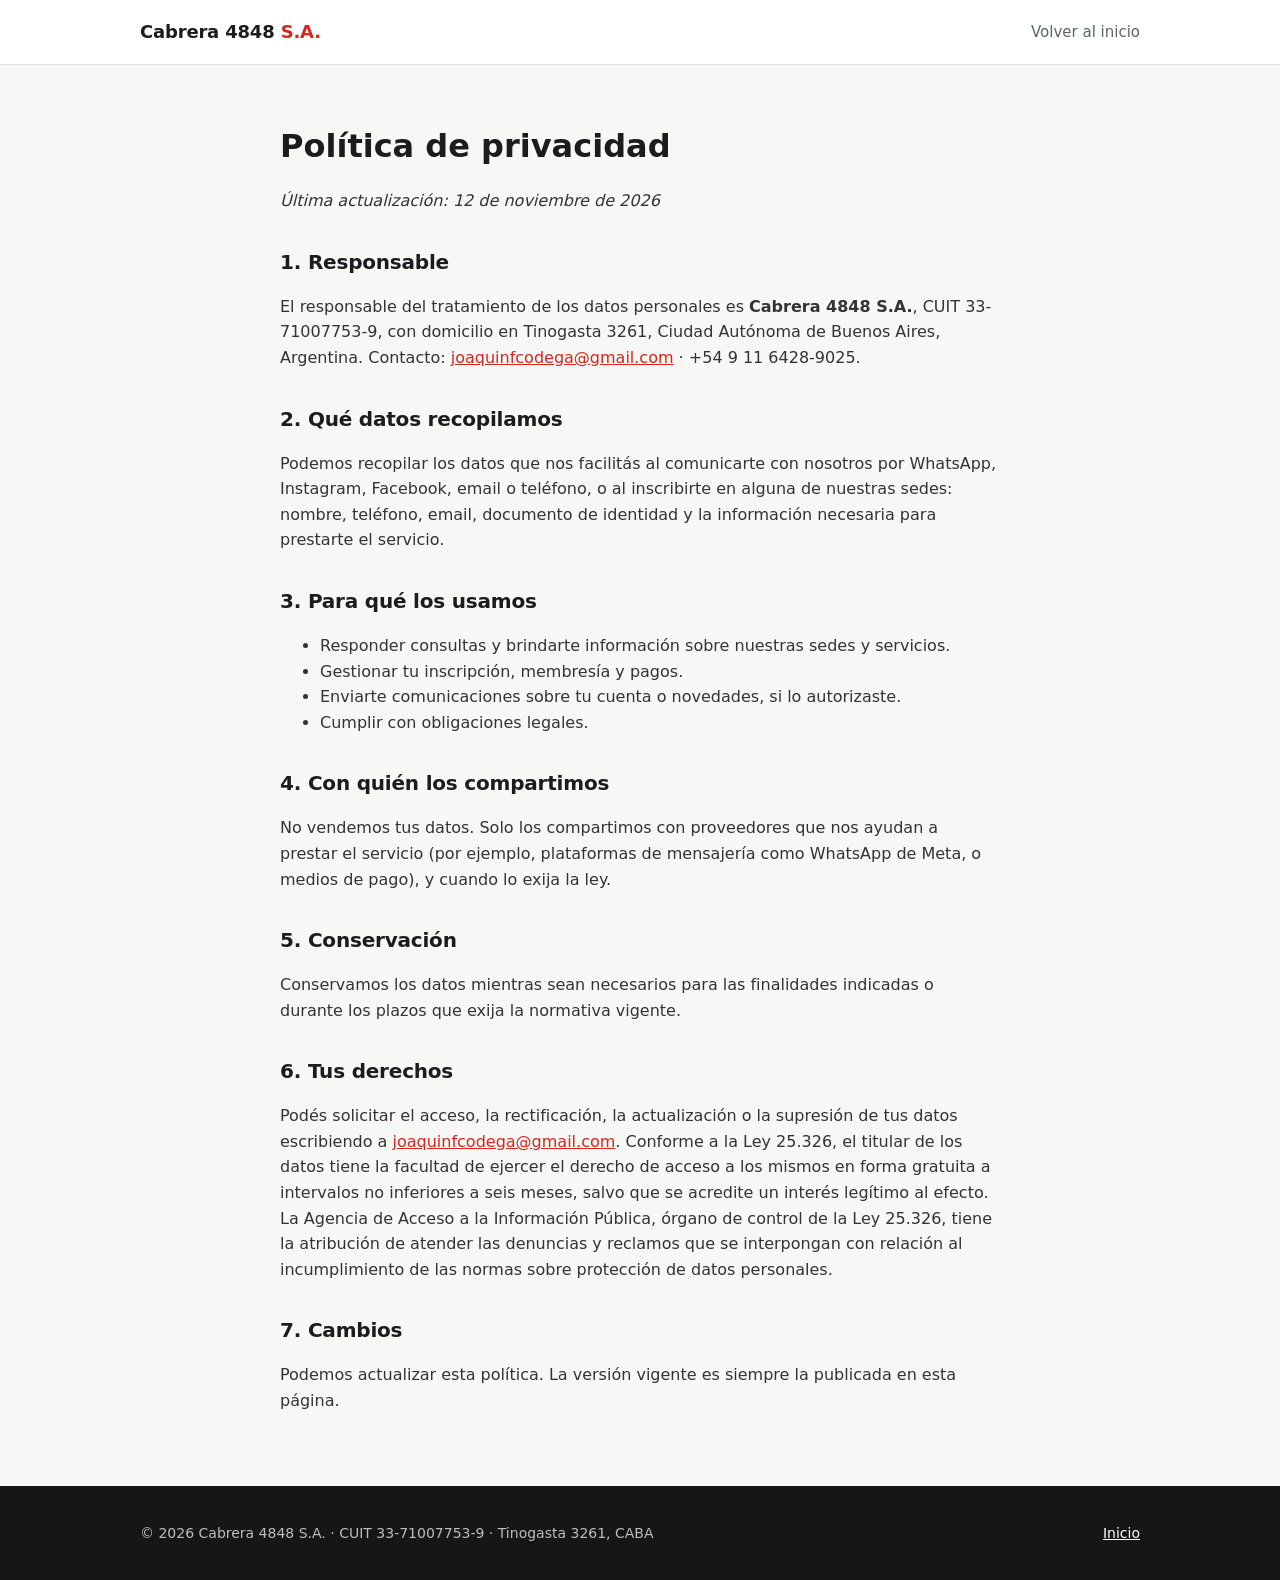
==== privacidad.html @ 889f2b78 "Sitio institucional Cabrera 4848 S.A. Co-Authored-By: Claude Opus 5.5 <noreply@anthropic.com>" ====
<!doctype html>
<html lang="es-AR">
<head>
  <meta charset="utf-8">
  <meta name="viewport" content="width=device-width, initial-scale=1">
  <title>Política de privacidad | Cabrera 4848 S.A.</title>
  <link rel="stylesheet" href="estilos.css">
</head>
<body>

<header>
  <div class="wrap nav">
    <a class="brand" href="index.html">Cabrera 4848 <span>S.A.</span></a>
    <ul><li><a href="index.html">Volver al inicio</a></li></ul>
  </div>
</header>

<main class="wrap legal">
  <h1>Política de privacidad</h1>
  <p><em>Última actualización: 12 de noviembre de 2026</em></p>

  <h2>1. Responsable</h2>
  <p>El responsable del tratamiento de los datos personales es <strong>Cabrera 4848 S.A.</strong>, CUIT 33-71007753-9, con domicilio en Tinogasta 3261, Ciudad Autónoma de Buenos Aires, Argentina. Contacto: <a href="mailto:joaquinfcodega@gmail.com">joaquinfcodega@gmail.com</a> · +54 9 11 6428-9025.</p>

  <h2>2. Qué datos recopilamos</h2>
  <p>Podemos recopilar los datos que nos facilitás al comunicarte con nosotros por WhatsApp, Instagram, Facebook, email o teléfono, o al inscribirte en alguna de nuestras sedes: nombre, teléfono, email, documento de identidad y la información necesaria para prestarte el servicio.</p>

  <h2>3. Para qué los usamos</h2>
  <ul>
    <li>Responder consultas y brindarte información sobre nuestras sedes y servicios.</li>
    <li>Gestionar tu inscripción, membresía y pagos.</li>
    <li>Enviarte comunicaciones sobre tu cuenta o novedades, si lo autorizaste.</li>
    <li>Cumplir con obligaciones legales.</li>
  </ul>

  <h2>4. Con quién los compartimos</h2>
  <p>No vendemos tus datos. Solo los compartimos con proveedores que nos ayudan a prestar el servicio (por ejemplo, plataformas de mensajería como WhatsApp de Meta, o medios de pago), y cuando lo exija la ley.</p>

  <h2>5. Conservación</h2>
  <p>Conservamos los datos mientras sean necesarios para las finalidades indicadas o durante los plazos que exija la normativa vigente.</p>

  <h2>6. Tus derechos</h2>
  <p>Podés solicitar el acceso, la rectificación, la actualización o la supresión de tus datos escribiendo a <a href="mailto:joaquinfcodega@gmail.com">joaquinfcodega@gmail.com</a>. Conforme a la Ley 25.326, el titular de los datos tiene la facultad de ejercer el derecho de acceso a los mismos en forma gratuita a intervalos no inferiores a seis meses, salvo que se acredite un interés legítimo al efecto. La Agencia de Acceso a la Información Pública, órgano de control de la Ley 25.326, tiene la atribución de atender las denuncias y reclamos que se interpongan con relación al incumplimiento de las normas sobre protección de datos personales.</p>

  <h2>7. Cambios</h2>
  <p>Podemos actualizar esta política. La versión vigente es siempre la publicada en esta página.</p>
</main>

<footer>
  <div class="wrap row">
    <div>© 2026 Cabrera 4848 S.A. · CUIT 33-71007753-9 · Tinogasta 3261, CABA</div>
    <div><a href="index.html">Inicio</a></div>
  </div>
</footer>

</body>
</html>
---- estilos.css ----
:root {
  --bg: #f7f7f5;
  --surface: #ffffff;
  --text: #1c1c1e;
  --muted: #5f6368;
  --line: #e3e3df;
  --accent: #d7261e;
  --accent-soft: #fdecea;
  --radius: 14px;
}

* { box-sizing: border-box; }

html { scroll-behavior: smooth; }

body {
  margin: 0;
  background: var(--bg);
  color: var(--text);
  font-family: "Inter", system-ui, -apple-system, "Segoe UI", Roboto, sans-serif;
  font-size: 16px;
  line-height: 1.6;
}

a { color: var(--accent); }

.wrap { max-width: 1040px; margin: 0 auto; padding: 0 20px; }

/* Header */
header {
  background: var(--surface);
  border-bottom: 1px solid var(--line);
  position: sticky; top: 0; z-index: 10;
}
.nav { display: flex; align-items: center; justify-content: space-between; height: 64px; gap: 16px; }
.brand { font-weight: 800; font-size: 18px; color: var(--text); text-decoration: none; letter-spacing: -0.01em; }
.brand span { color: var(--accent); }
.nav ul { list-style: none; display: flex; gap: 22px; margin: 0; padding: 0; }
.nav ul a { color: var(--muted); text-decoration: none; font-size: 15px; font-weight: 500; }
.nav ul a:hover { color: var(--text); }

/* Hero */
.hero { padding: 72px 0 56px; }
.hero .tag {
  display: inline-block; background: var(--accent-soft); color: var(--accent);
  font-size: 13px; font-weight: 600; padding: 4px 12px; border-radius: 99px; margin-bottom: 18px;
}
.hero h1 { font-size: clamp(32px, 5vw, 48px); line-height: 1.12; margin: 0 0 16px; letter-spacing: -0.02em; }
.hero p { font-size: 18px; color: var(--muted); max-width: 640px; margin: 0 0 28px; }
.btn {
  display: inline-block; background: var(--accent); color: #fff; text-decoration: none;
  padding: 12px 22px; border-radius: 10px; font-weight: 600;
}
.btn:hover { filter: brightness(0.92); }

/* Sections */
section { padding: 56px 0; scroll-margin-top: 64px; }
section + section { border-top: 1px solid var(--line); }
h2 { font-size: 28px; margin: 0 0 8px; letter-spacing: -0.01em; }
.sub { color: var(--muted); margin: 0 0 32px; }

.grid { display: grid; gap: 16px; grid-template-columns: repeat(auto-fill, minmax(280px, 1fr)); }
.card {
  background: var(--surface); border: 1px solid var(--line); border-radius: var(--radius);
  padding: 22px;
}
.card h3 { margin: 0 0 6px; font-size: 18px; }
.card p { margin: 0; color: var(--muted); font-size: 15px; }
.card a.ig { display: inline-block; margin-top: 12px; font-size: 14px; font-weight: 600; text-decoration: none; }

.services { grid-template-columns: repeat(auto-fit, minmax(300px, 1fr)); }
.services .card { padding: 28px; }
.services ul { margin: 12px 0 0; padding-left: 18px; color: var(--muted); font-size: 15px; }

/* Datos de la empresa */
.datos {
  background: var(--surface); border: 1px solid var(--line); border-radius: var(--radius);
  overflow: hidden;
}
.datos dl { margin: 0; display: grid; grid-template-columns: 220px 1fr; }
.datos dt, .datos dd { margin: 0; padding: 14px 22px; border-bottom: 1px solid var(--line); }
.datos dt { color: var(--muted); font-weight: 500; background: #fafaf8; }
.datos dd { font-weight: 600; word-break: break-word; }
.datos dl > :nth-last-child(-n+2) { border-bottom: 0; }

/* Footer */
footer { background: #161616; color: #bdbdbd; padding: 36px 0; font-size: 14px; }
footer a { color: #fff; }
footer .row { display: flex; flex-wrap: wrap; gap: 12px 32px; justify-content: space-between; }

/* Legal page */
.legal { max-width: 760px; padding: 56px 20px; }
.legal h1 { font-size: 32px; margin: 0 0 6px; }
.legal h2 { font-size: 20px; margin: 32px 0 8px; }
.legal p, .legal li { color: #333; }

@media (max-width: 640px) {
  .nav ul { display: none; }
  .hero { padding: 48px 0 40px; }
  .datos dl { grid-template-columns: 1fr; }
  .datos dt { border-bottom: 0; padding-bottom: 2px; background: none; }
  .datos dd { padding-top: 0; }
}
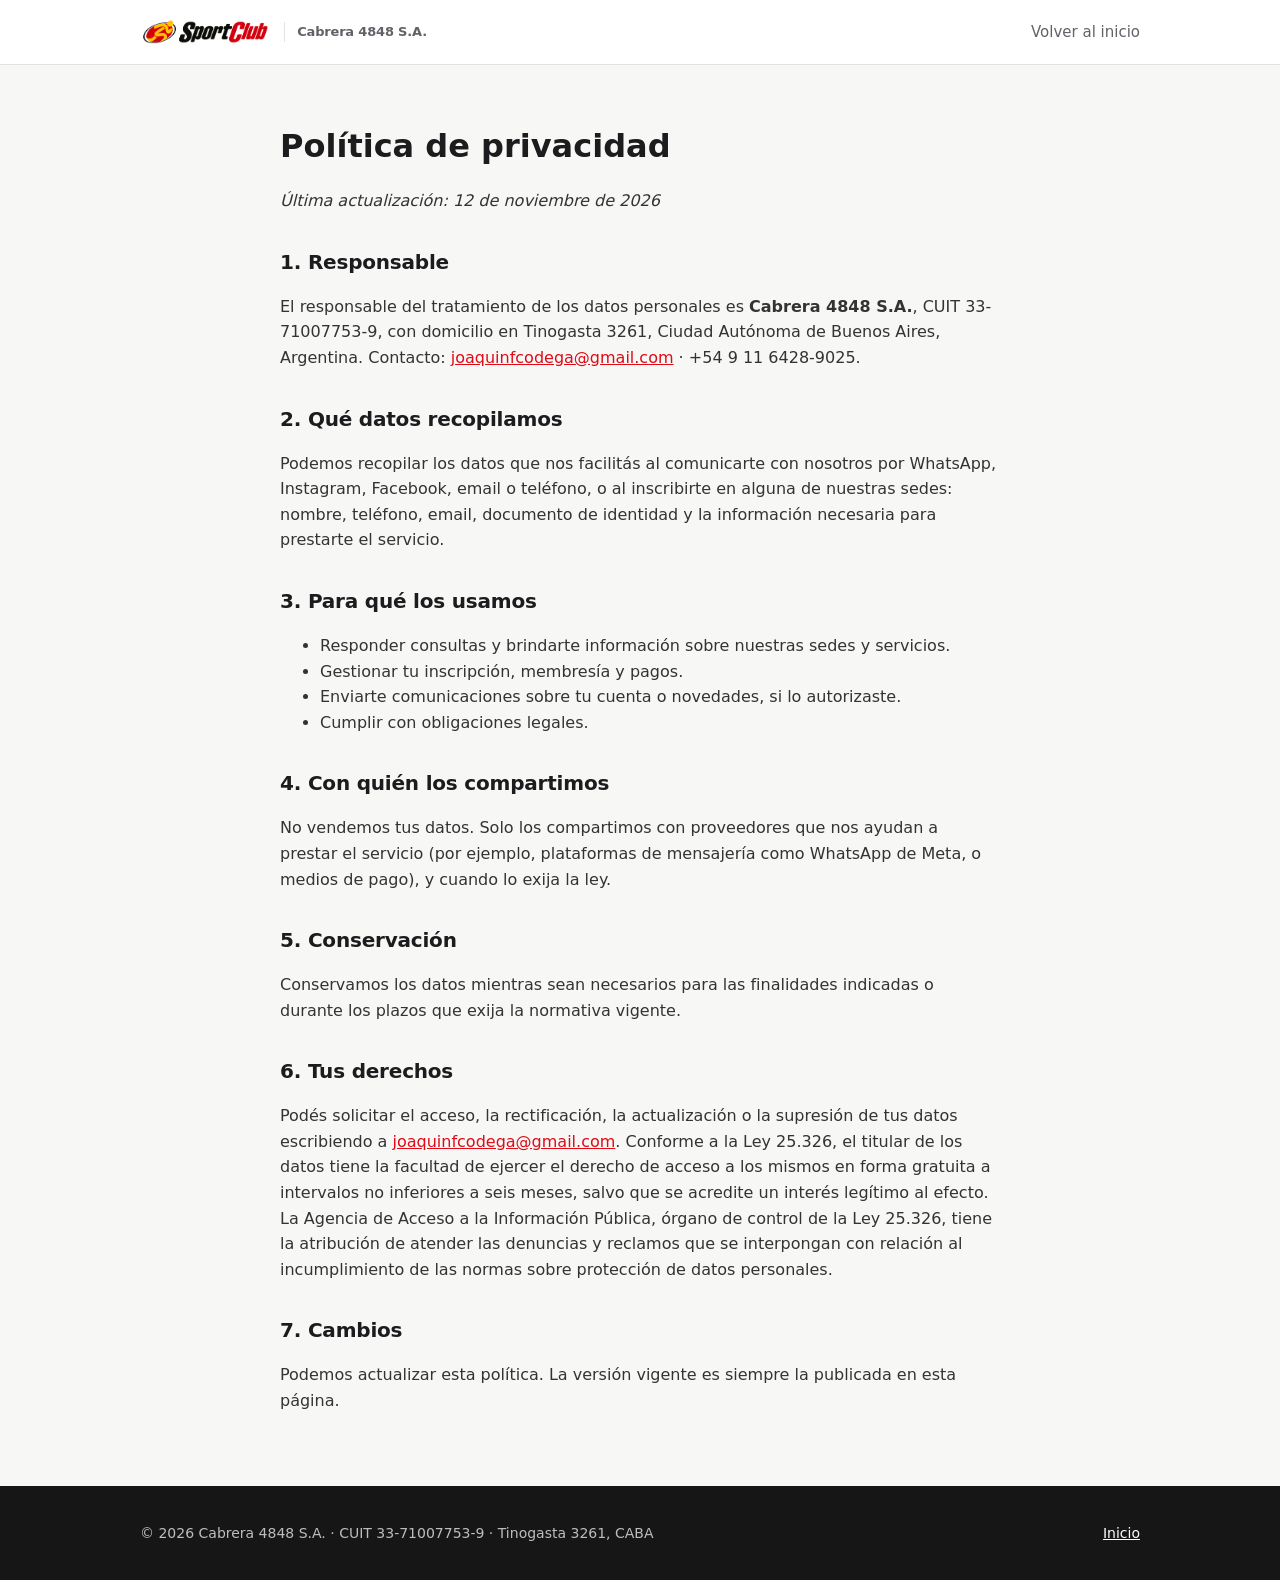
==== commit 2e58114b: "Agregar logo SportClub Co-Authored-By: Claude Opus 5.5 <noreply@anthropic.com>" ====
--- a/privacidad.html
+++ b/privacidad.html
@@ -10,7 +10,7 @@
 
 <header>
   <div class="wrap nav">
-    <a class="brand" href="index.html">Cabrera 4848 <span>S.A.</span></a>
+    <a class="brand" href="index.html"><img src="logo.png" alt="SportClub" width="150" height="50"><small>Cabrera 4848 S.A.</small></a>
     <ul><li><a href="index.html">Volver al inicio</a></li></ul>
   </div>
 </header>
--- a/estilos.css
+++ b/estilos.css
@@ -4,8 +4,8 @@
   --text: #1c1c1e;
   --muted: #5f6368;
   --line: #e3e3df;
-  --accent: #d7261e;
-  --accent-soft: #fdecea;
+  --accent: #e10a17;
+  --accent-soft: #fdeaeb;
   --radius: 14px;
 }
 
@@ -34,8 +34,12 @@
 }
 .nav { display: flex; align-items: center; justify-content: space-between; height: 64px; gap: 16px; }
 .brand { font-weight: 800; font-size: 18px; color: var(--text); text-decoration: none; letter-spacing: -0.01em; }
-.brand span { color: var(--accent); }
+.brand { display: flex; align-items: center; gap: 12px; }
+.brand img { height: 44px; width: auto; display: block; }
+.brand small { font-size: 13px; font-weight: 600; color: var(--muted); border-left: 1px solid var(--line); padding-left: 12px; }
 .nav ul { list-style: none; display: flex; gap: 22px; margin: 0; padding: 0; }
+.brand small, .nav ul a { white-space: nowrap; }
+@media (max-width: 860px) { .nav ul { display: none; } }
 .nav ul a { color: var(--muted); text-decoration: none; font-size: 15px; font-weight: 500; }
 .nav ul a:hover { color: var(--text); }
 
